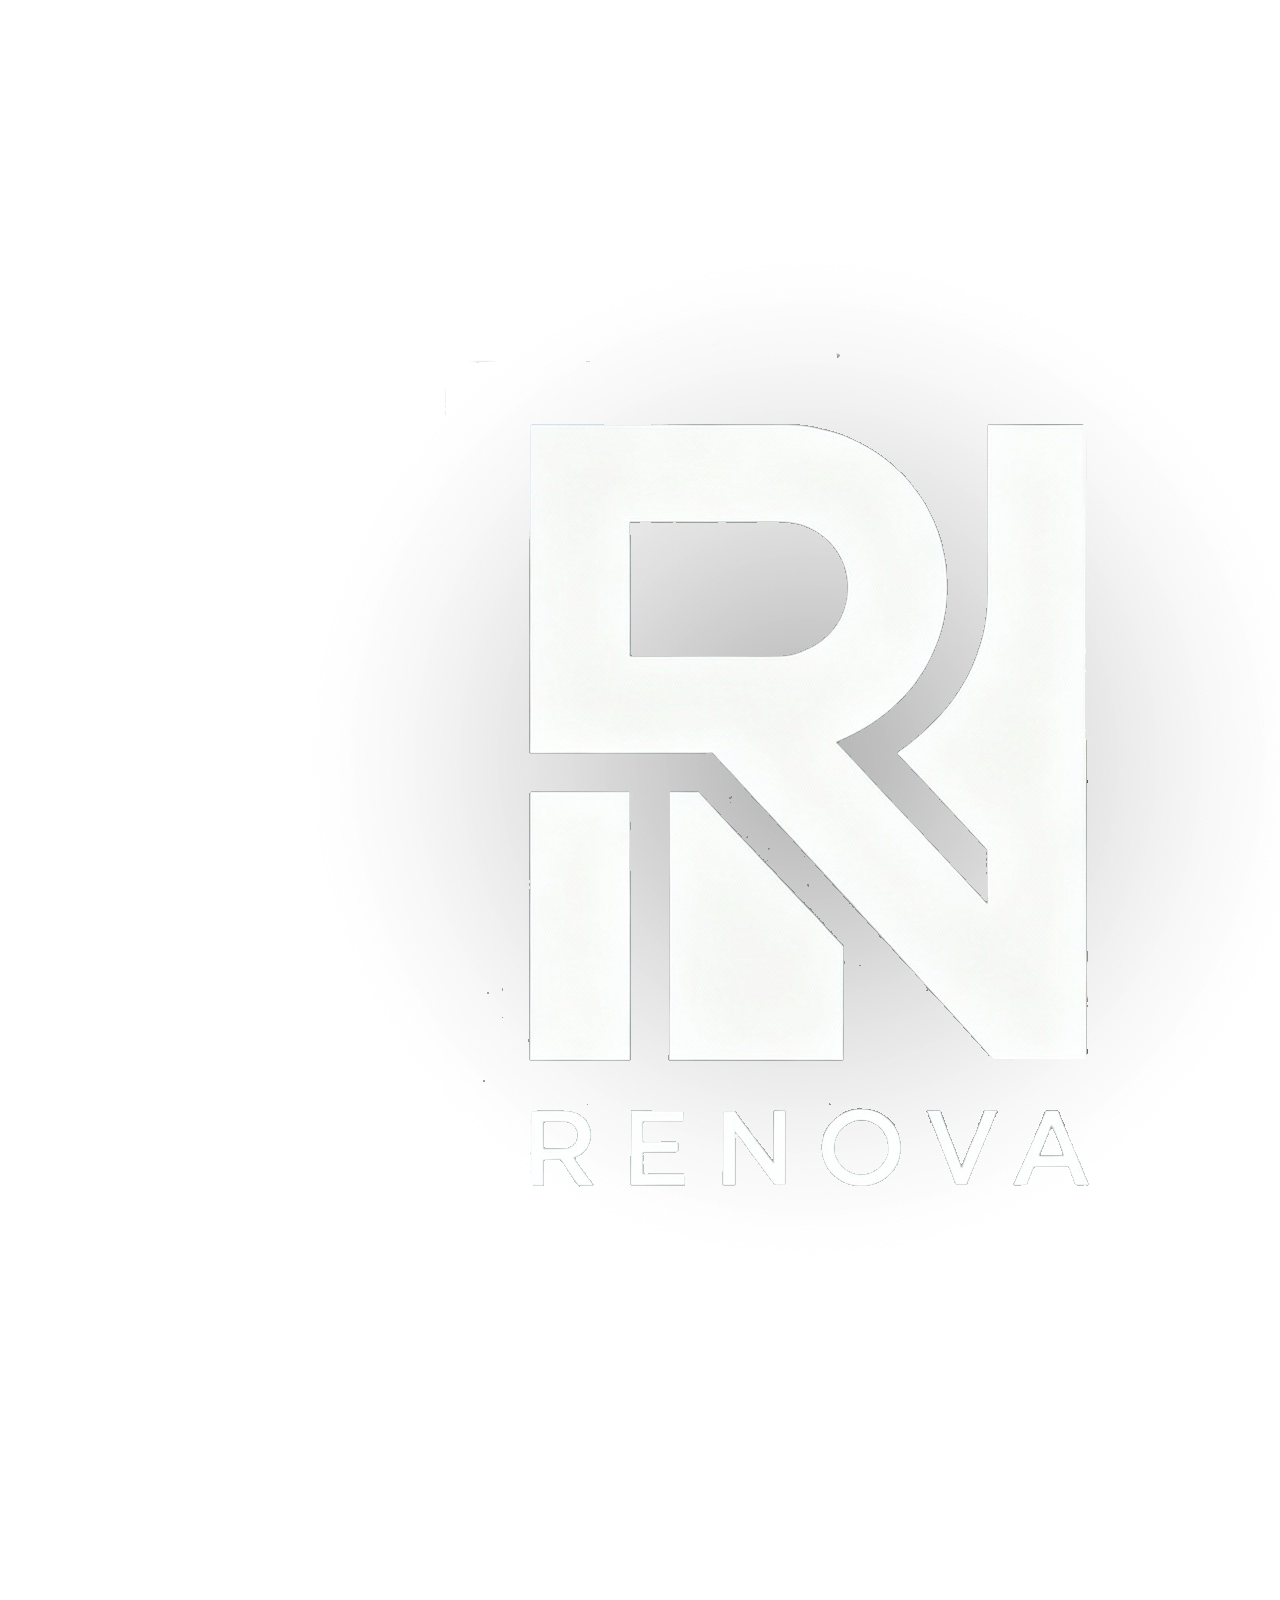
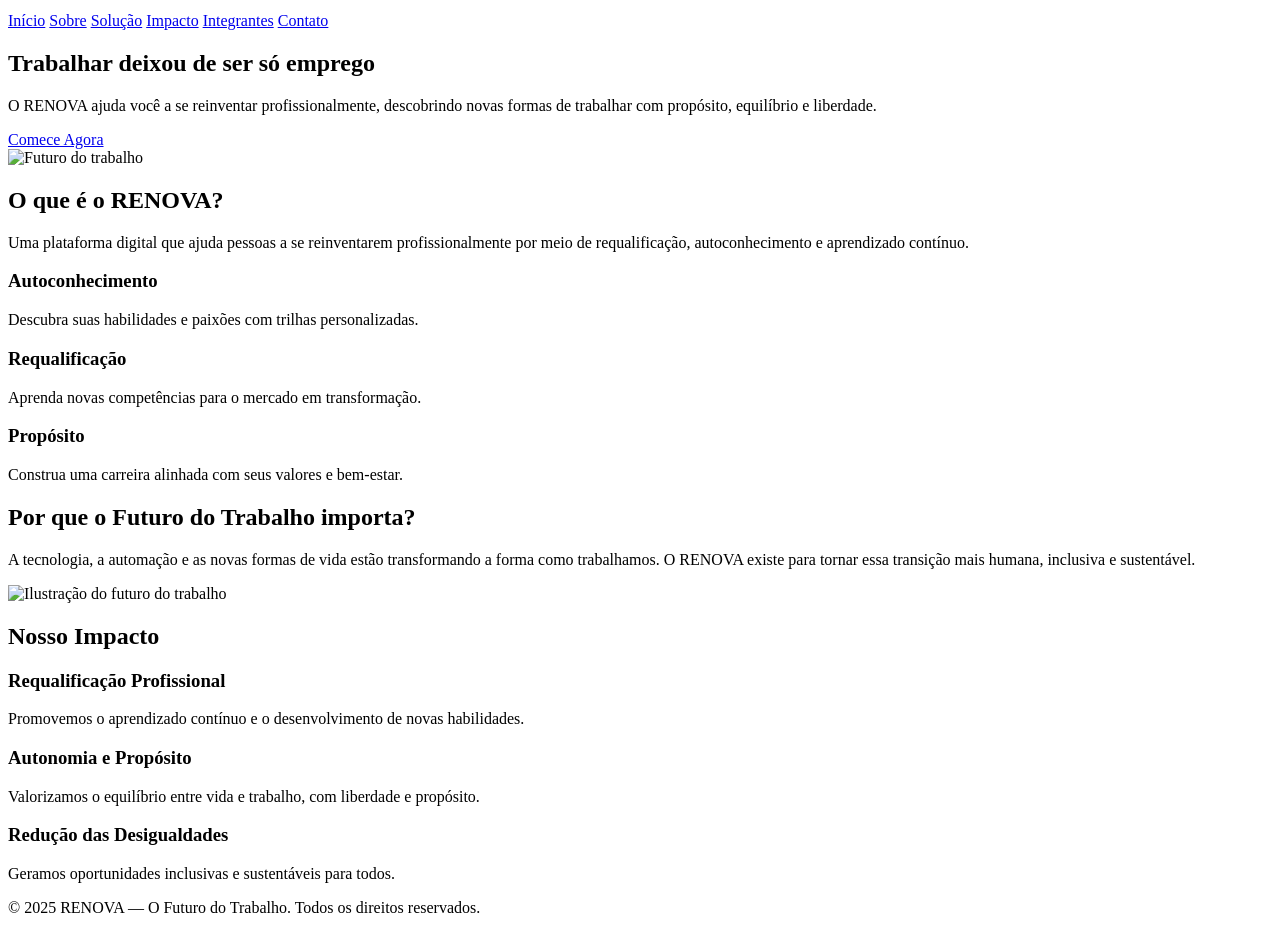
==== index.html @ 0a6a65f5 "Fotos dos integrantes adicionadas e ajustes gerais nas páginas "index" e "integrantes"." ====
<!DOCTYPE html>
<html lang="pt-br">

<head>
    <meta charset="UTF-8">
    <meta name="viewport" content="width=device-width, initial-scale=1.0">
    <title>RENOVA — O Futuro do Trabalho</title>
    <link rel="stylesheet" href="./style/estilo.css">
</head>

<body>
    <header class="cabecalho">
        <div class="logo">
            <img src="./style/assets/img/logo.png" alt="logo RENOVA">
        </div>

        <nav class="menu">
            <a href="index.html">Início</a>
            <a href="./pages/sobre.html">Sobre</a>
            <a href="./pages/solucao.html">Solução</a>
            <a href="./pages/impacto.html">Impacto</a>
            <a href="./pages/integrantes.html">Integrantes</a>
            <a href="./pages/contato.html">Contato</a>
        </nav>
    </header>
    <section class="hero">
        <div class="hero-conteudo">
            <h2>Trabalhar deixou de ser só emprego</h2>
            <p>O RENOVA ajuda você a se reinventar profissionalmente, descobrindo novas formas de trabalhar com
                propósito, equilíbrio e liberdade.</p>
            <a href="./pages/solucao.html" class="botao">Comece Agora</a>
        </div>
        <div class="hero-imagem">
            <img src="./estilo/img/futuro-trabalho.png" alt="Futuro do trabalho">
        </div>
    </section>
    <section class="sobre-renova">
        <h2>O que é o RENOVA?</h2>
        <p>Uma plataforma digital que ajuda pessoas a se reinventarem profissionalmente por meio de requalificação,
            autoconhecimento e aprendizado contínuo.</p>

        <div class="cards">
            <div class="card">
                <h3>Autoconhecimento</h3>
                <p>Descubra suas habilidades e paixões com trilhas personalizadas.</p>
            </div>
            <div class="card">
                <h3>Requalificação</h3>
                <p>Aprenda novas competências para o mercado em transformação.</p>
            </div>
            <div class="card">
                <h3>Propósito</h3>
                <p>Construa uma carreira alinhada com seus valores e bem-estar.</p>
            </div>
        </div>
    </section>
    <section class="futuro-trabalho">
        <h2>Por que o Futuro do Trabalho importa?</h2>
        <p>A tecnologia, a automação e as novas formas de vida estão transformando a forma como trabalhamos. O RENOVA
            existe para tornar essa transição mais humana, inclusiva e sustentável.</p>
        <img src="./estilo/img/futuro.png" alt="Ilustração do futuro do trabalho">
    </section>
    <section class="impacto">
        <h2>Nosso Impacto</h2>
        <div class="impacto-lista">
            <div class="impacto-item">
                <h3>Requalificação Profissional</h3>
                <p>Promovemos o aprendizado contínuo e o desenvolvimento de novas habilidades.</p>
            </div>
            <div class="impacto-item">
                <h3>Autonomia e Propósito</h3>
                <p>Valorizamos o equilíbrio entre vida e trabalho, com liberdade e propósito.</p>
            </div>
            <div class="impacto-item">
                <h3>Redução das Desigualdades</h3>
                <p>Geramos oportunidades inclusivas e sustentáveis para todos.</p>
            </div>
        </div>
    </section>
    <footer class="rodape">
        <p>&copy; 2025 RENOVA — O Futuro do Trabalho. Todos os direitos reservados.</p>
    </footer>

</body>

</html>
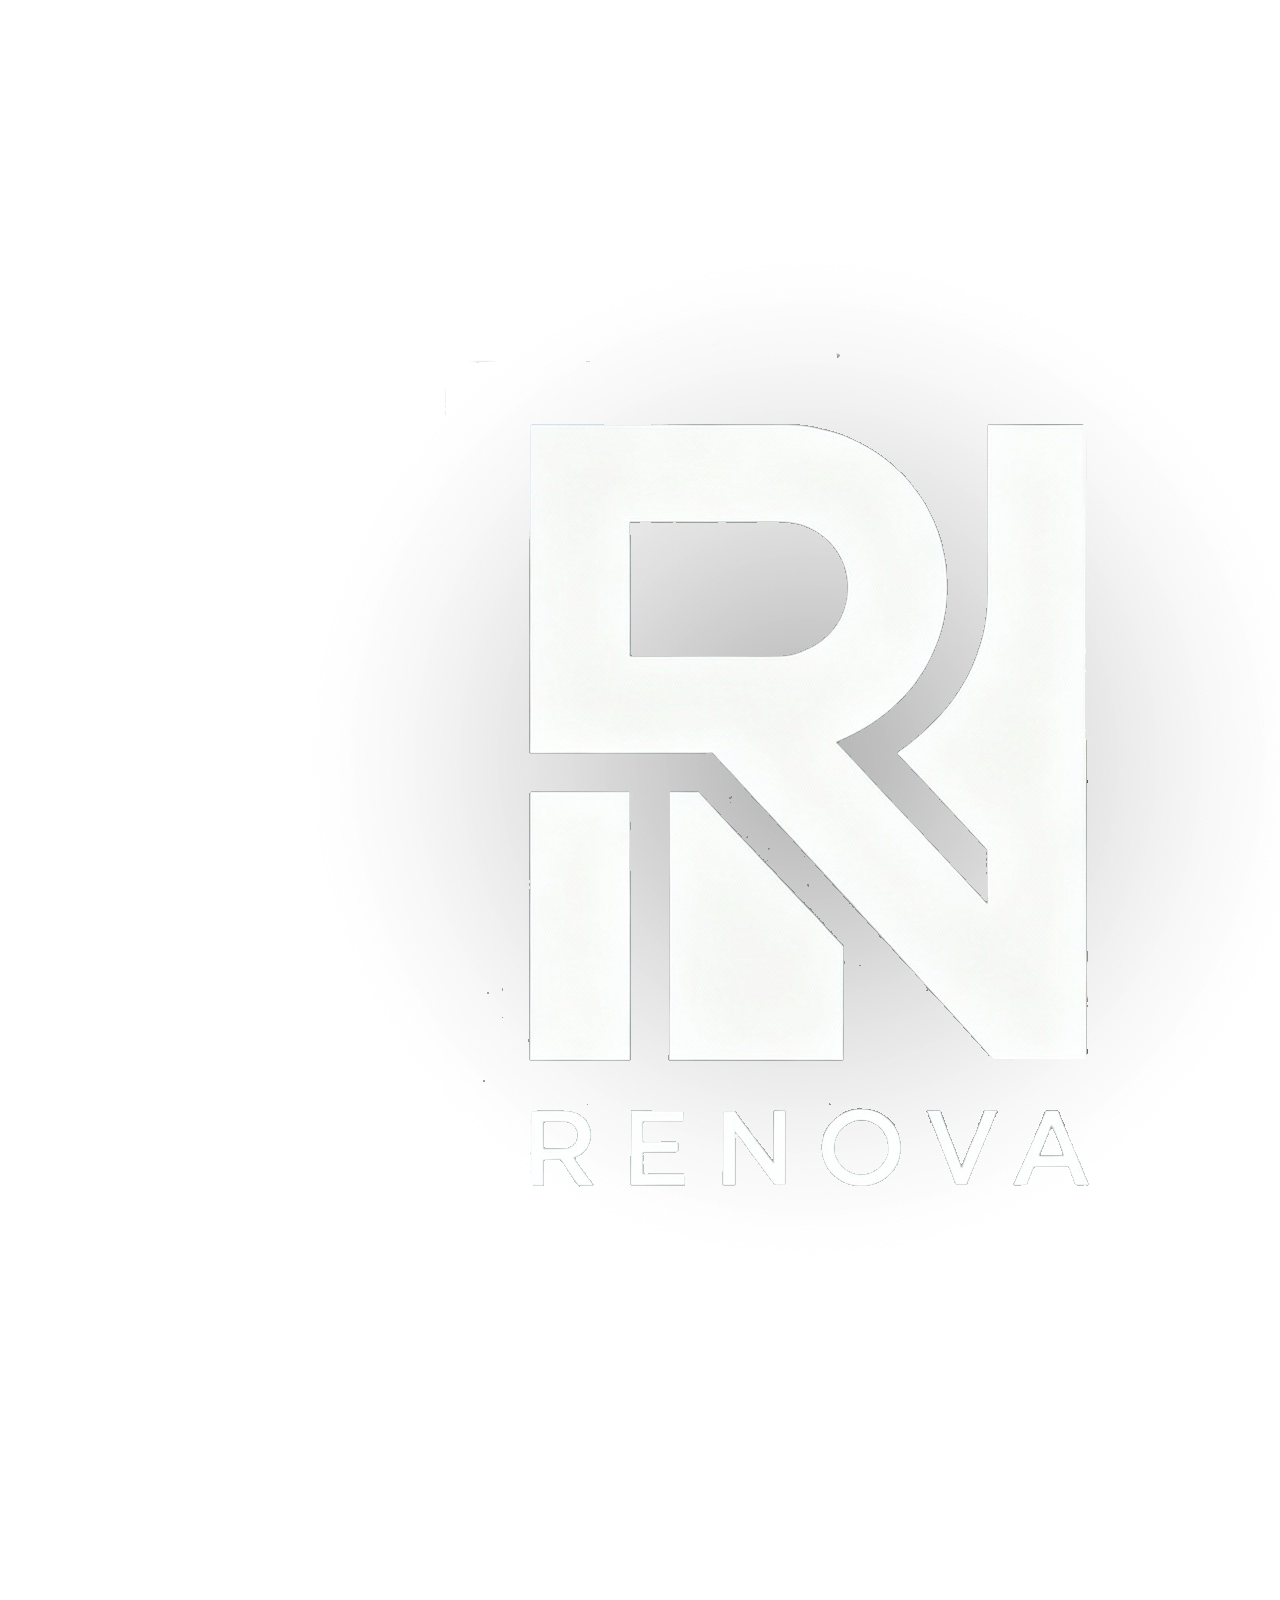
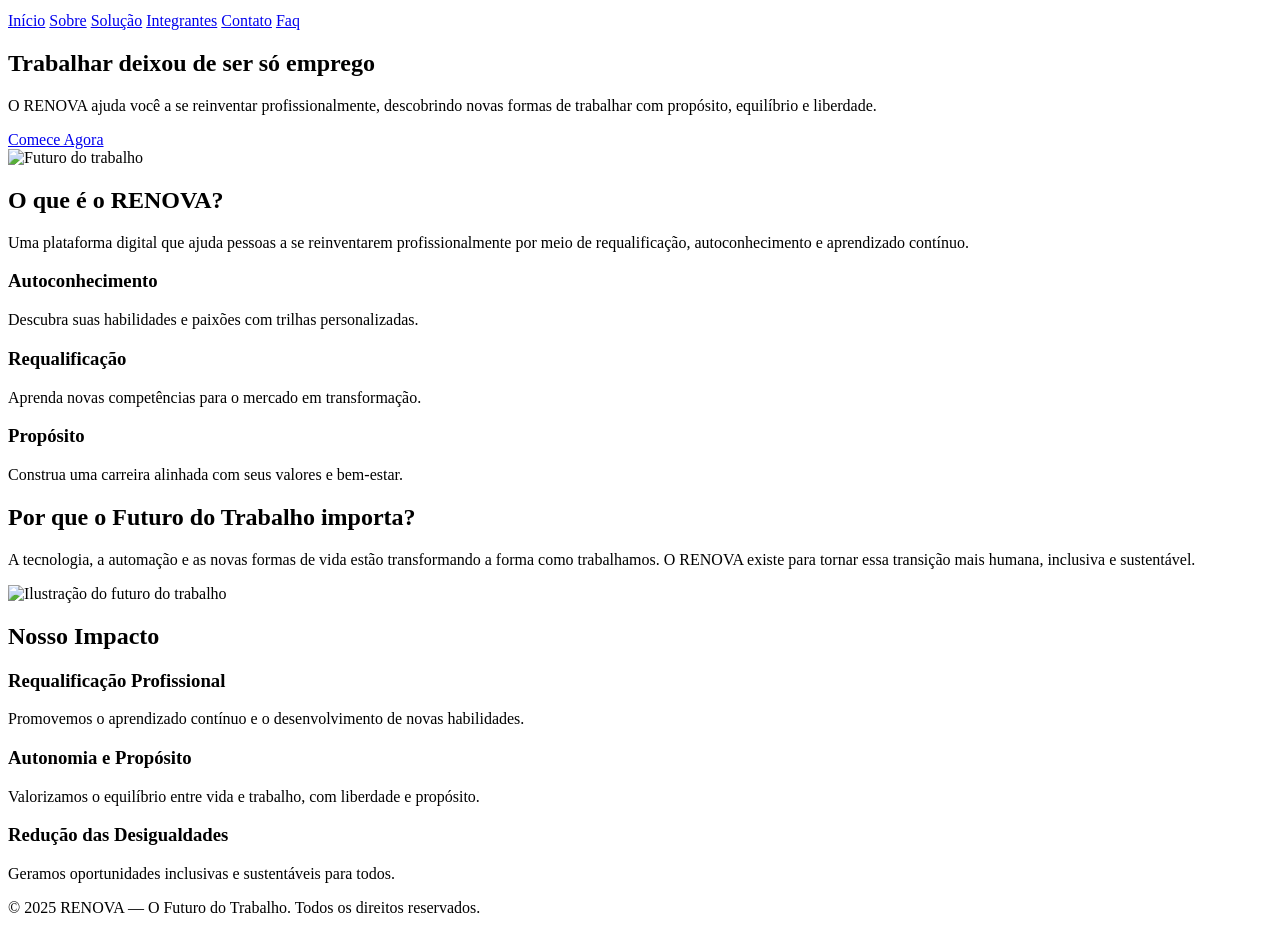
==== commit 28eaaa9d: "Atualização no menu de navegação" ====
--- a/index.html
+++ b/index.html
@@ -18,9 +18,9 @@
             <a href="index.html">Início</a>
             <a href="./pages/sobre.html">Sobre</a>
             <a href="./pages/solucao.html">Solução</a>
-            <a href="./pages/impacto.html">Impacto</a>
             <a href="./pages/integrantes.html">Integrantes</a>
             <a href="./pages/contato.html">Contato</a>
+            <a href="./pages/faq.html">Faq</a>
         </nav>
     </header>
     <section class="hero">
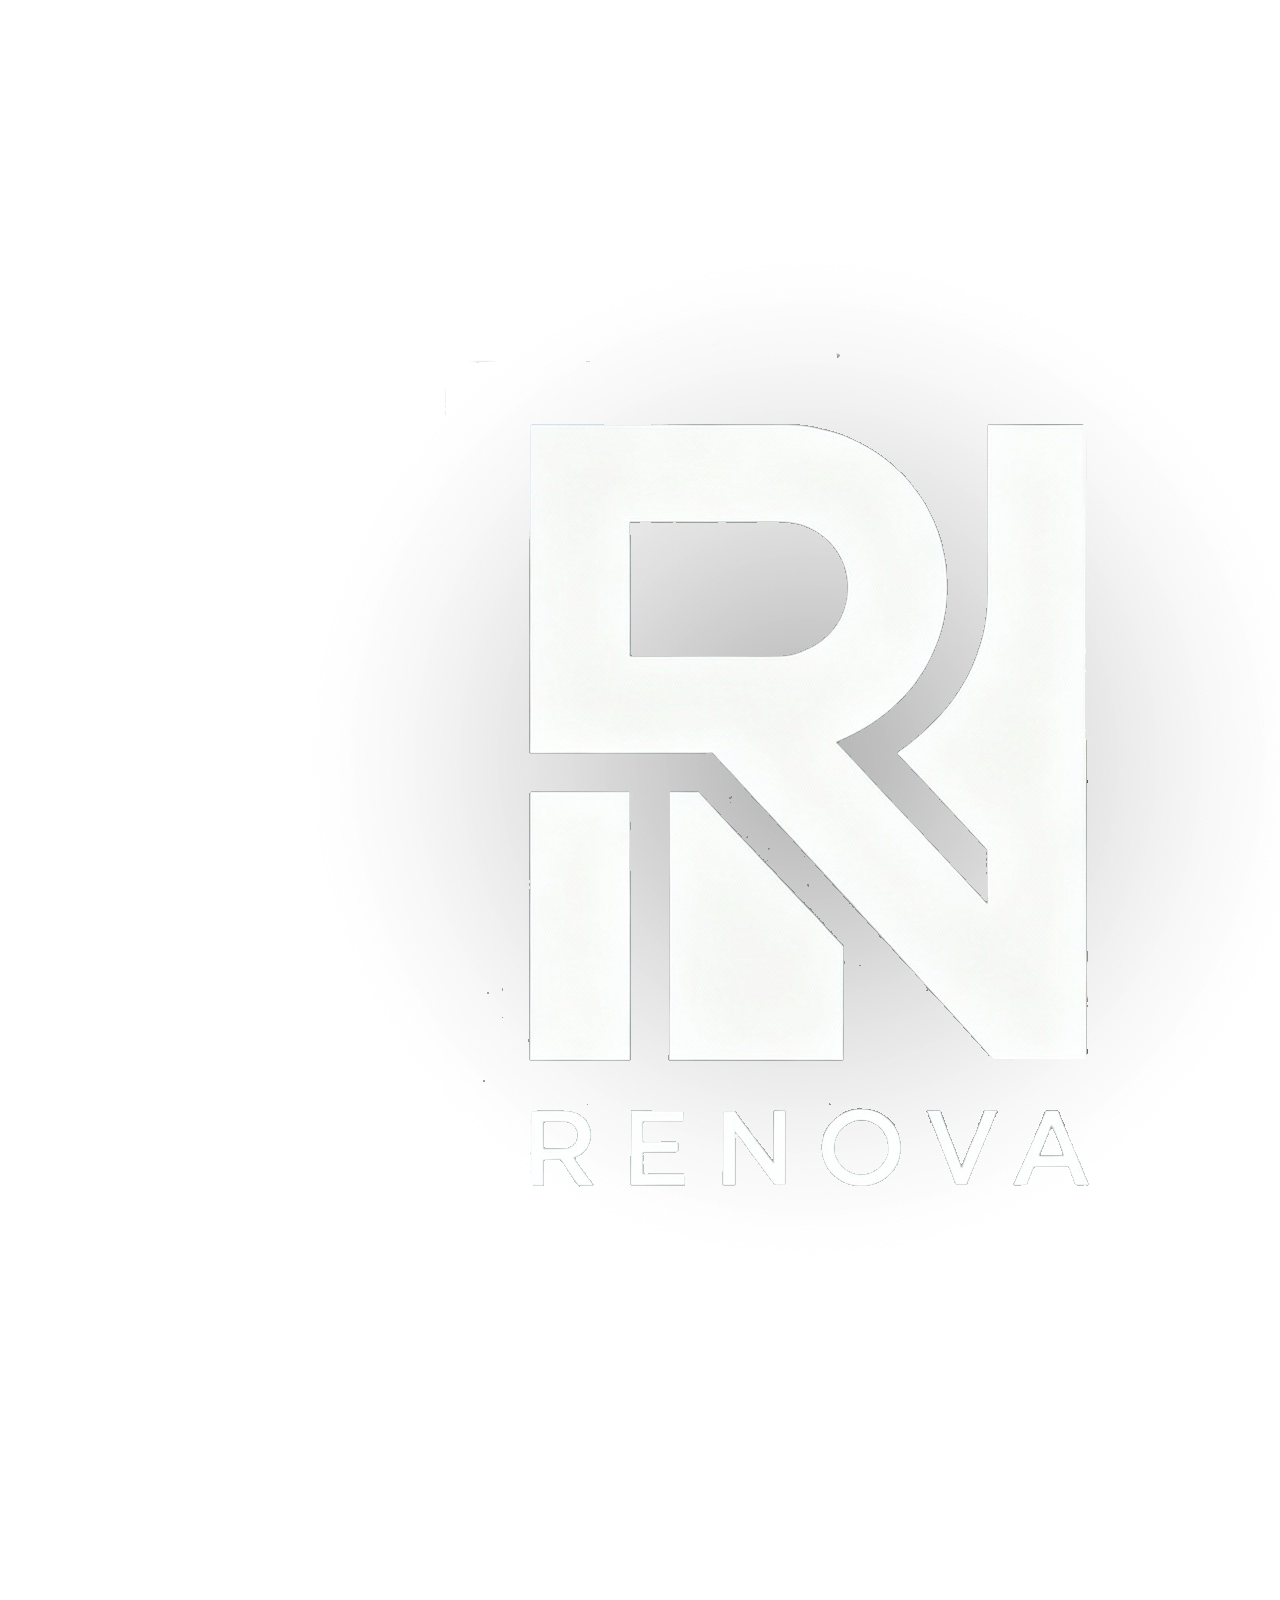
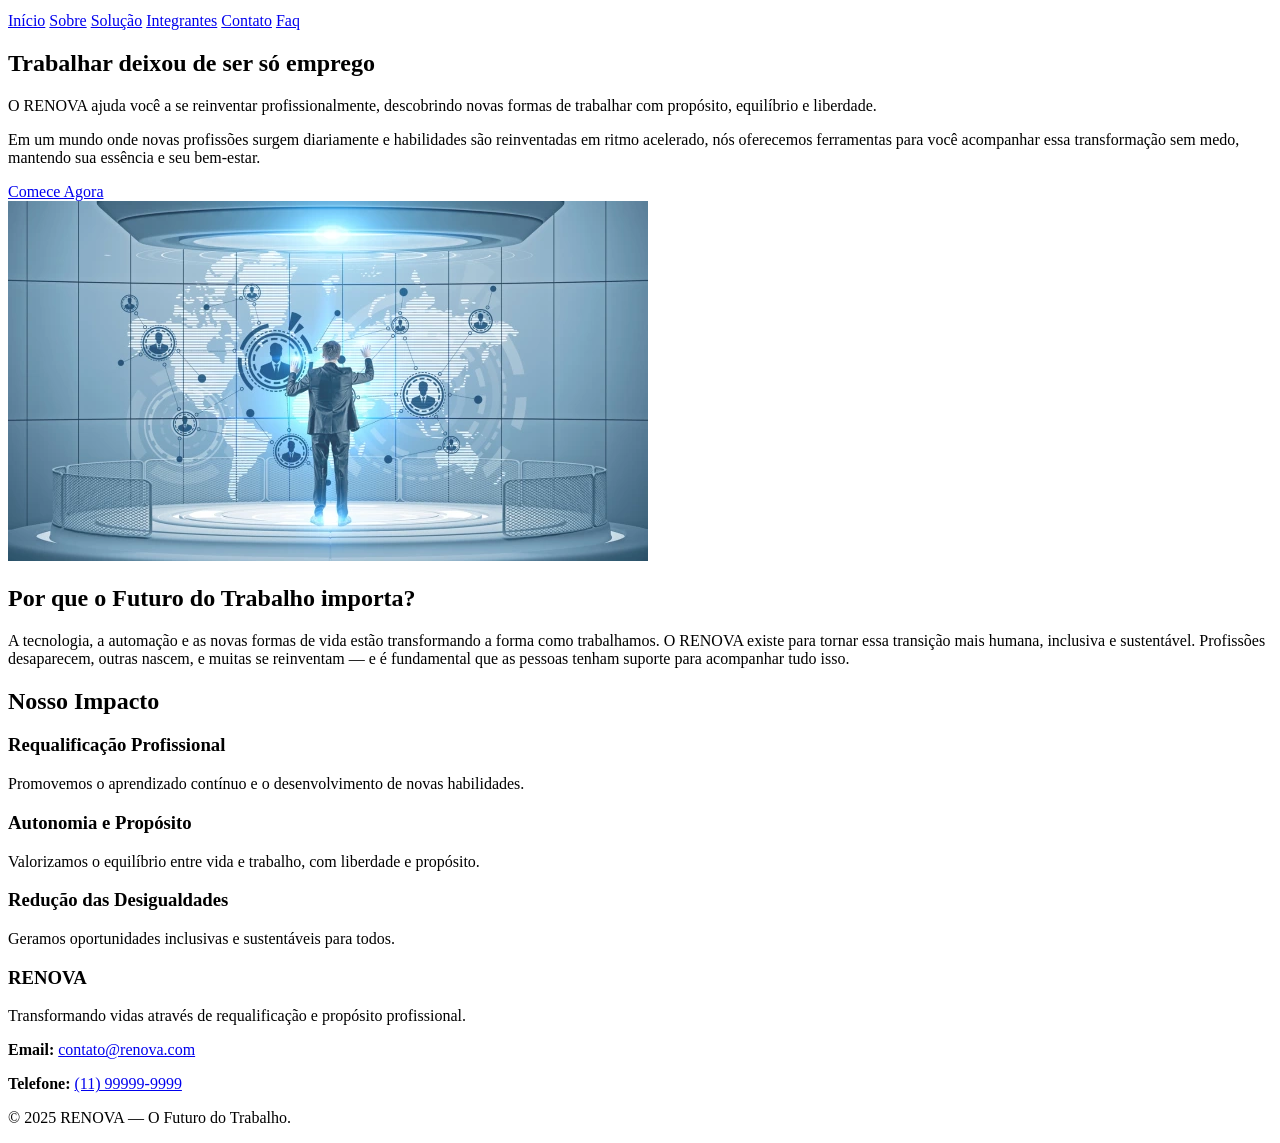
==== commit 720d3d4c: "Atualização da estrutura e conteúdo; adição de imagem na index e informações de contato no rodapé." ====
--- a/index.html
+++ b/index.html
@@ -28,37 +28,22 @@
             <h2>Trabalhar deixou de ser só emprego</h2>
             <p>O RENOVA ajuda você a se reinventar profissionalmente, descobrindo novas formas de trabalhar com
                 propósito, equilíbrio e liberdade.</p>
+            <p>Em um mundo onde novas profissões surgem diariamente e habilidades são reinventadas em ritmo acelerado,
+                nós oferecemos ferramentas para você acompanhar essa transformação sem medo, mantendo sua essência e seu
+                bem-estar.</p>
             <a href="./pages/solucao.html" class="botao">Comece Agora</a>
         </div>
         <div class="hero-imagem">
-            <img src="./estilo/img/futuro-trabalho.png" alt="Futuro do trabalho">
-        </div>
-    </section>
-    <section class="sobre-renova">
-        <h2>O que é o RENOVA?</h2>
-        <p>Uma plataforma digital que ajuda pessoas a se reinventarem profissionalmente por meio de requalificação,
-            autoconhecimento e aprendizado contínuo.</p>
-
-        <div class="cards">
-            <div class="card">
-                <h3>Autoconhecimento</h3>
-                <p>Descubra suas habilidades e paixões com trilhas personalizadas.</p>
-            </div>
-            <div class="card">
-                <h3>Requalificação</h3>
-                <p>Aprenda novas competências para o mercado em transformação.</p>
-            </div>
-            <div class="card">
-                <h3>Propósito</h3>
-                <p>Construa uma carreira alinhada com seus valores e bem-estar.</p>
-            </div>
+            <img src="style/assets/img/imagem-index.png" alt="Futuro do trabalho">
         </div>
     </section>
     <section class="futuro-trabalho">
         <h2>Por que o Futuro do Trabalho importa?</h2>
-        <p>A tecnologia, a automação e as novas formas de vida estão transformando a forma como trabalhamos. O RENOVA
-            existe para tornar essa transição mais humana, inclusiva e sustentável.</p>
-        <img src="./estilo/img/futuro.png" alt="Ilustração do futuro do trabalho">
+        <p>
+            A tecnologia, a automação e as novas formas de vida estão transformando a forma como trabalhamos. O RENOVA
+            existe para tornar essa transição mais humana, inclusiva e sustentável. Profissões desaparecem, outras
+            nascem, e muitas se reinventam — e é fundamental que as pessoas tenham suporte para acompanhar tudo isso.
+        </p>
     </section>
     <section class="impacto">
         <h2>Nosso Impacto</h2>
@@ -78,7 +63,17 @@
         </div>
     </section>
     <footer class="rodape">
-        <p>&copy; 2025 RENOVA — O Futuro do Trabalho. Todos os direitos reservados.</p>
+        <div class="rodape-conteudo">
+            <div class="rodape-info">
+                <h3>RENOVA</h3>
+                <p>Transformando vidas através de requalificação e propósito profissional.</p>
+            </div>
+            <div class="rodape-contato">
+                <p><strong>Email:</strong> <a href="mailto:contato@renova.com">contato@renova.com</a></p>
+                <p><strong>Telefone:</strong> <a href="tel:+5511999999999">(11) 99999-9999</a></p>
+            </div>
+        </div>
+        <p class="rodape-copyright">&copy; 2025 RENOVA — O Futuro do Trabalho.</p>
     </footer>
 
 </body>
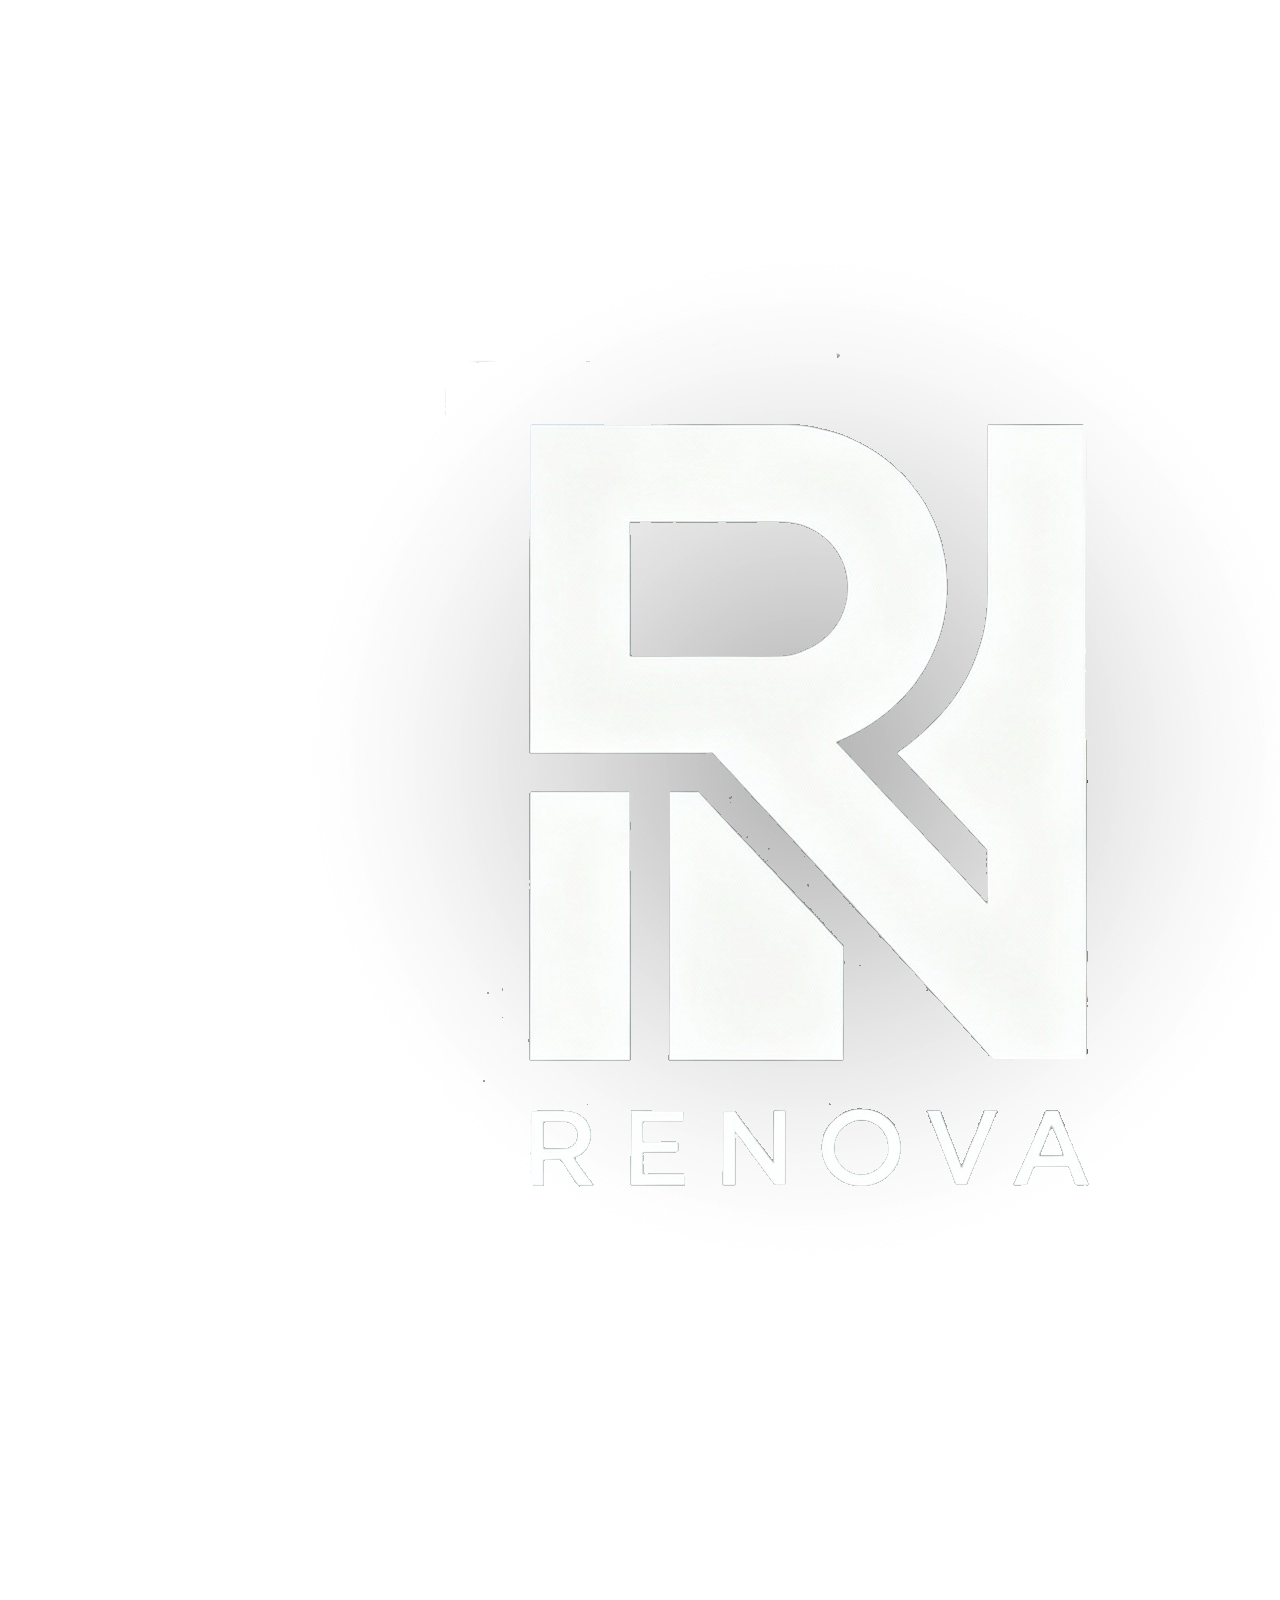
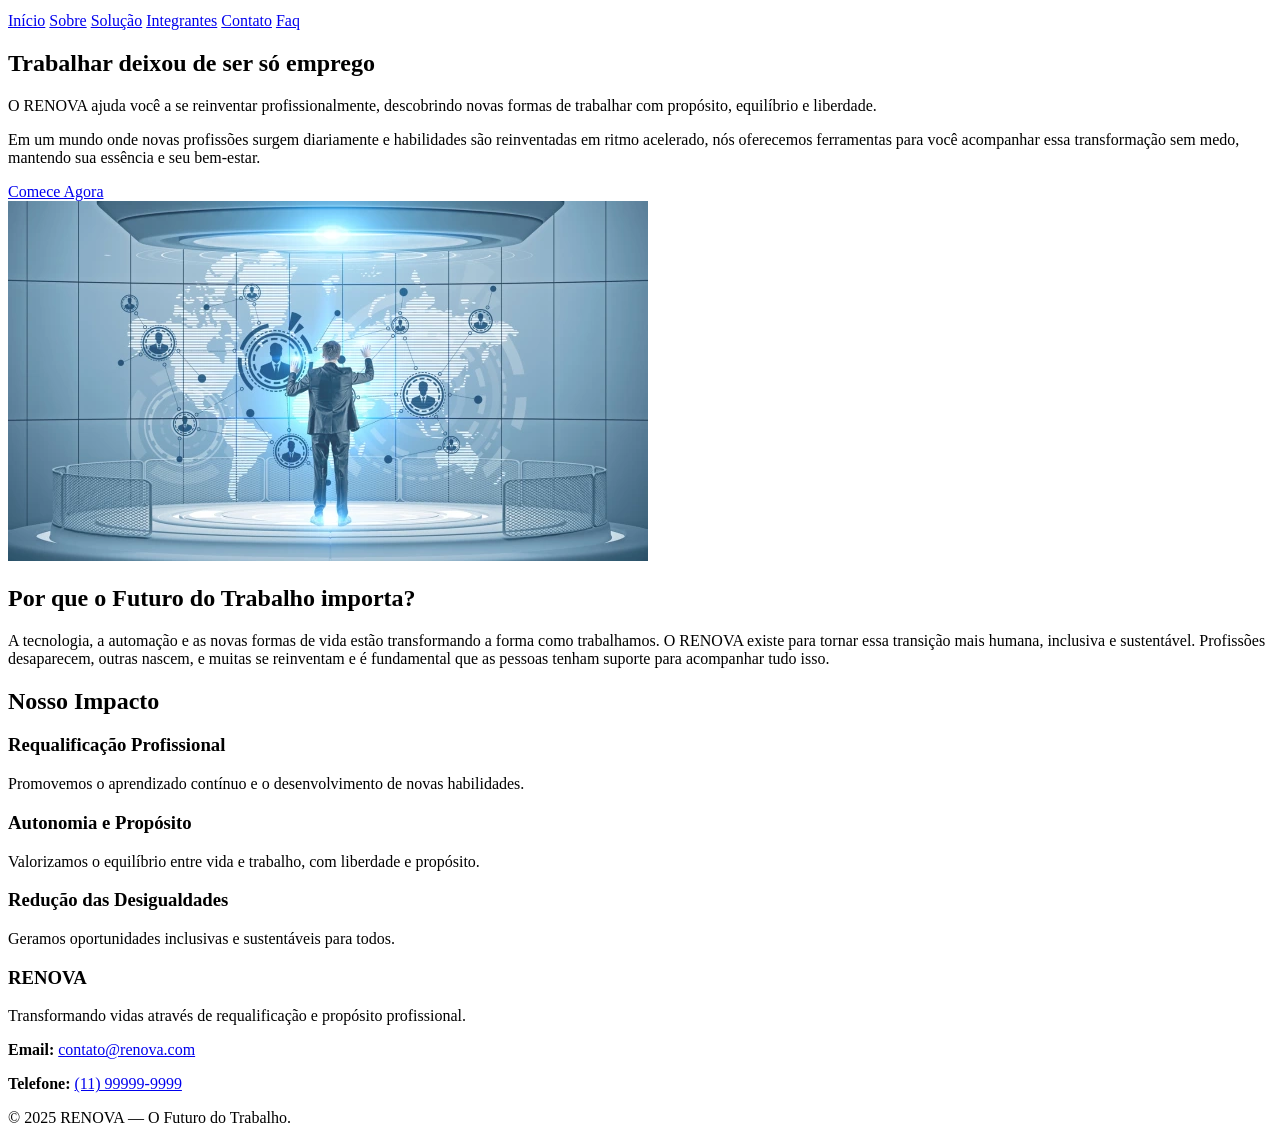
==== commit 66cfb677: "Aprimoramento do conteúdo nas páginas "Index", "Contato" e "Sobre"; ajustes na estrutura e navegação" ====
--- a/index.html
+++ b/index.html
@@ -42,7 +42,7 @@
         <p>
             A tecnologia, a automação e as novas formas de vida estão transformando a forma como trabalhamos. O RENOVA
             existe para tornar essa transição mais humana, inclusiva e sustentável. Profissões desaparecem, outras
-            nascem, e muitas se reinventam — e é fundamental que as pessoas tenham suporte para acompanhar tudo isso.
+            nascem, e muitas se reinventam e é fundamental que as pessoas tenham suporte para acompanhar tudo isso.
         </p>
     </section>
     <section class="impacto">
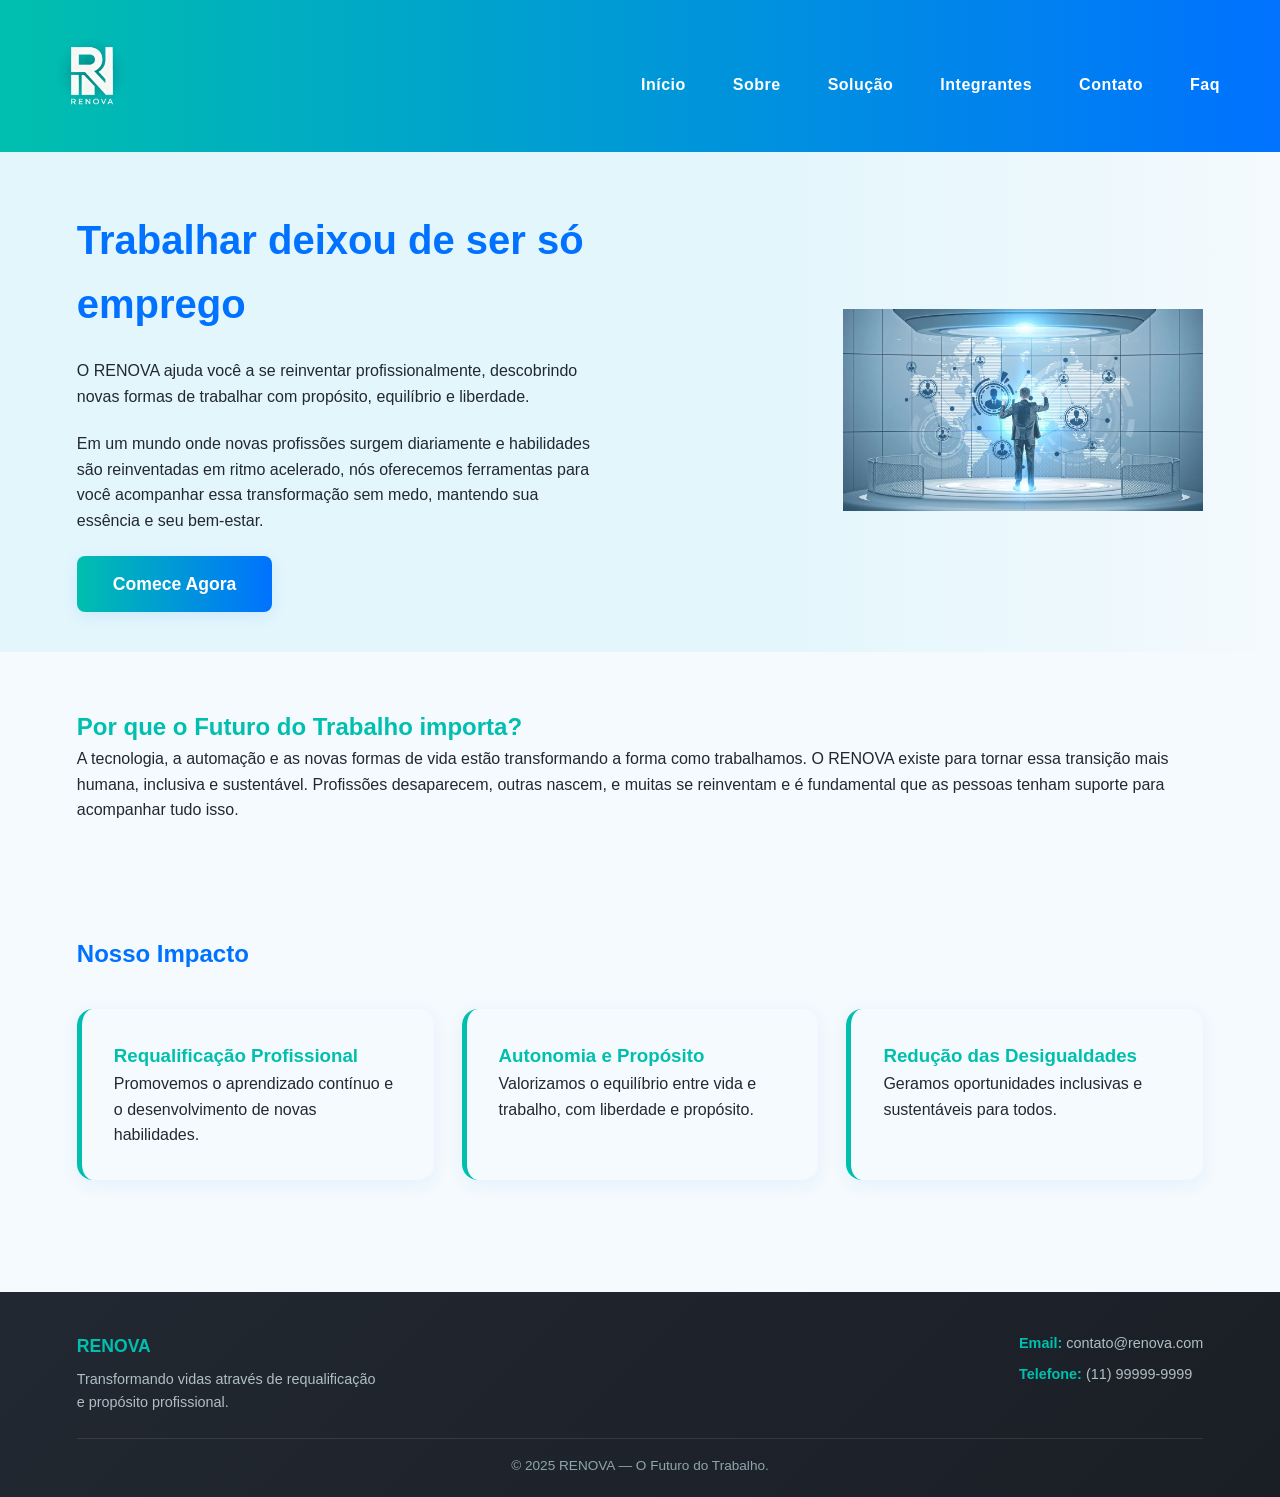
==== commit 5bc4bcbc: "Implementado menu responsivo com botão de alternância e melhorias de acessibilidade, junto com javas" ====
--- a/index.html
+++ b/index.html
@@ -14,7 +14,11 @@
             <img src="./style/assets/img/logo.png" alt="logo RENOVA">
         </div>
 
-        <nav class="menu">
+        <button class="menu-toggle" aria-controls="main-menu" aria-expanded="false" aria-label="Abrir menu">
+            <span class="hamburger"></span>
+        </button>
+
+        <nav id="main-menu" class="menu">
             <a href="index.html">Início</a>
             <a href="./pages/sobre.html">Sobre</a>
             <a href="./pages/solucao.html">Solução</a>
@@ -69,7 +73,7 @@
                 <p>Transformando vidas através de requalificação e propósito profissional.</p>
             </div>
             <div class="rodape-contato">
-                <p><strong>Email:</strong> <a href="mailto:contato@renova.com">contato@renova.com</a></p>
+                <p><strong>Email:</strong> <a href="contato@renova.com">contato@renova.com</a></p>
                 <p><strong>Telefone:</strong> <a href="tel:+5511999999999">(11) 99999-9999</a></p>
             </div>
         </div>
@@ -77,5 +81,6 @@
     </footer>
 
 </body>
-
+</body>
+<script src="./js/main.js" defer></script>
 </html>
--- a/style/estilo.css
+++ b/style/estilo.css
@@ -0,0 +1,651 @@
+* {
+  margin: 0;
+  padding: 0;
+  box-sizing: border-box;
+}
+ 
+body {
+  font-family: 'Montserrat', Arial, sans-serif;
+  background: #f4fafd;
+  color: #222831;
+  line-height: 1.6;
+}
+
+img {
+  max-width: 100%;
+  height: auto;
+  display: block;
+}
+:root{
+  --back-ground: #f4fafd;
+  --cor-primaria: #0072ff;
+  --cor-secundaria: #00bfae;
+  --texto: #222831;
+  --gap: 24px;
+  --container-width: 1200px;
+}
+.container{
+  max-width: var(--container-width);
+  margin: 0 auto;
+  padding: 0 6%;
+}
+ 
+.row{
+  display: flex;
+  gap: var(--gap);
+  align-items: center;
+  flex-wrap: wrap;
+}
+ 
+.cabecalho {
+  background: linear-gradient(90deg, var(--cor-secundaria) 0%, var(--cor-primaria) 100%);
+  padding: 16px 32px;
+  box-shadow: 0 2px 12px rgba(0,114,255,0.08);
+  display: flex;
+  justify-content: space-between;
+  align-items: center;
+  flex-wrap: wrap;
+}
+ 
+.cabecalho img {
+  width: 120px;
+  height: auto;
+  object-fit: contain;
+  transition: transform .18s ease-in-out;
+  transform-origin: left center;
+  transform: none;
+}
+ 
+.menu {
+  margin-top: 20px;
+  display: flex;
+  gap: 19px;
+  flex-wrap: wrap;
+}
+ 
+.menu a {
+  color: #fff;
+  text-decoration: none;
+  margin-right: 28px;
+  font-weight: bold;
+  letter-spacing: .5px;
+  transition: color .2s, border-bottom .2s;
+  border-bottom: 2px solid transparent;
+}
+ 
+.menu a:hover {
+  color: var(--cor-secundaria);
+  border-bottom: 2px solid var(--cor-secundaria);
+}
+ 
+.hero {
+  display: flex;
+  align-items: center;
+  justify-content: space-between;
+  padding: 56px 6% 40px 6%;
+  background: linear-gradient(90deg, #e3f6fc 60%, var(--back-ground));
+}
+ 
+.hero-conteudo {
+  max-width: 520px;
+}
+ 
+.hero-conteudo h2 {
+  font-size: 2.5rem;
+  color: var(--cor-primaria);
+}
+ 
+.hero-conteudo p {
+  margin: 22px 0;
+}
+ 
+.hero-imagem img {
+  max-width: 360px;
+}
+ 
+.botao, .botao-submit {
+  display: inline-block;
+  background: linear-gradient(90deg, var(--cor-secundaria), var(--cor-primaria));
+  color: #fff;
+  padding: 14px 36px;
+  border-radius: 8px;
+  text-decoration: none;
+  font-weight: bold;
+  font-size: 1.1rem;
+  box-shadow: 0px 4px 16px rgba(0,114,255,0.10);
+  transition: background .2s, transform .2s, box-shadow .2s;
+  border: none;
+  cursor: pointer;
+}
+
+.botao:hover, .botao-submit:hover {
+  background: linear-gradient(90deg,var(--cor-primaria), var(--cor-secundaria));
+  transform: translateY(-3px) scale(1.04);
+}
+ 
+.botao-submit {
+  width: 100%;
+  padding: 14px 28px;
+  font-size: 1rem;
+}
+ 
+.botao-submit:active {
+  transform: translateY(0);
+}
+ 
+.sobre-renova {
+  padding: 56px 6%;
+}
+ 
+.sobre-renova h2 {
+  color: var(--cor-secundaria);
+}
+ 
+.cards {
+  display: flex;
+  gap: 28px;
+  margin-top: 36px;
+}
+ 
+.card {
+  background: var(--back-ground);
+  border-radius: 16px;
+  box-shadow: 0px 4px 18px rgba(0,114,255,0.07);
+  padding: 32px;
+  flex: 1;
+}
+ 
+.card h3 {
+  color: var(--cor-primaria);
+}
+ 
+.futuro-trabalho {
+  background: var(--back-ground);
+  padding: 56px 6%;
+}
+ 
+.futuro-trabalho h2 {
+  color: var(--cor-secundaria);
+}
+
+.integrantes-section {
+  padding: 48px 6%;
+  text-align: center;
+}
+ 
+.integrantes-section h2 {
+  color: var(--cor-primaria);
+  margin-bottom: 18px;
+}
+ 
+.integrantes-container {
+  display: flex;
+  gap: 22px;
+  justify-content: center;
+  flex-wrap: wrap;
+  align-items: stretch;
+}
+ 
+.integrante-card {
+  background: var(--back-ground);
+  border-radius: 12px;
+  padding: 18px 14px;
+  width: 300px;
+  box-shadow: 0 6px 18px rgba(0,114,255,0.06);
+  text-align: center;
+  transition: transform .18s ease, box-shadow .18s ease;
+  display: flex;
+  flex-direction: column;
+  align-items: center;
+}
+ 
+.integrante-card:hover {
+  transform: translateY(-6px);
+  box-shadow: 0 12px 30px rgba(0,114,255,0.12);
+}
+ 
+.integrante-card img {
+  width: 220px;
+  height: 220px;
+  border-radius: 8px;
+  object-fit: cover;
+  box-shadow: 0 6px 14px rgba(0,0,0,0.08);
+  transition: transform .18s ease, box-shadow .18s ease;
+}
+ 
+.integrante-card img:hover {
+  transform: scale(1.06);
+  box-shadow: 0 12px 24px rgba(0,114,255,0.12);
+}
+ 
+.integrante-card h3 {
+  margin-top: 12px;
+  font-size: 1rem;
+  color: #222831;
+}
+
+.social-section {
+  padding: 56px 6%;
+  background: #fff;
+}
+ 
+.social-links {
+  max-width: 1200px;
+  margin: 0 auto;
+  display: grid;
+  grid-template-columns: 1fr 1fr;
+  gap: 40px;
+}
+ 
+.social-links h3 {
+  color: var(--cor-primaria);
+  margin-bottom: 16px;
+  font-size: 1.1rem;
+}
+ 
+.social-links a {
+  display: block;
+  color: var(--cor-primaria);
+  text-decoration: none;
+  padding: 8px 0;
+  transition: color .2s ease, padding-left .2s ease;
+  border-left: 3px solid transparent;
+  padding-left: 12px;
+}
+ 
+.social-links a:hover {
+  color: var(--cor-secundaria);
+  border-left-color: var(--cor-secundaria);
+  padding-left: 16px;
+}
+
+.impacto {
+  padding: 56px 6%;
+}
+ 
+.impacto h2 {
+  color: var(--cor-primaria);
+}
+ 
+.impacto-lista {
+  display: flex;
+  gap: 28px;
+  margin-top: 36px;
+  flex-wrap: wrap;
+}
+ 
+.impacto-item {
+  background: var(--back-ground);
+  border-radius: 16px;
+  box-shadow: 0px 4px 18px rgba(0,114,255,0.07);
+  padding: 32px;
+  flex: 1;
+  min-width: 220px;
+  border-left: 5px solid var(--cor-secundaria);
+}
+ 
+.impacto-item h3 {
+  color: var(--cor-secundaria);
+}
+
+.faq {
+  padding: 56px 6%;
+  background: linear-gradient(180deg, rgba(227,246,252,0.4) 0%, rgba(244,250,253,0.4) 100%);
+}
+ 
+.faq h2 {
+  color: var(--cor-primaria);
+  text-align: center;
+  margin-bottom: 20px;
+  font-size: 1.9rem;
+}
+ 
+.faq .faq-item {
+  background: var(--back-ground);
+  border-radius: 12px;
+  padding: 20px 22px;
+  box-shadow: 0 8px 20px rgba(0,114,255,0.06);
+  margin: 12px auto;
+  max-width: 900px;
+}
+ 
+.faq .faq-item h3 {
+  color: var(--cor-secundaria);
+  margin-bottom: 8px;
+  font-size: 1.05rem;
+}
+ 
+.faq .faq-item p {
+  color: #222831;
+  line-height: 1.55;
+  margin: 0;
+}
+ 
+.secao-contato {
+  padding: 56px 6%;
+  background: linear-gradient(135deg, #f4fafd 0%, #e3f6fc 100%);
+}
+ 
+.container-contato {
+  max-width: 1000px;
+  margin: 0 auto;
+  display: grid;
+  grid-template-columns: 2fr 1fr;
+  gap: 36px;
+  align-items: start;
+}
+
+.formulario-contato {
+  background: var(--back-ground);
+  padding: 32px;
+  border-radius: 16px;
+  box-shadow: 0 6px 24px rgba(0,114,255,0.08);
+}
+ 
+.grupo-formulario {
+  margin-bottom: 18px;
+  display: flex;
+  flex-direction: column;
+}
+ 
+.grupo-formulario label {
+  font-weight: 600;
+  color: #222831;
+  margin-bottom: 8px;
+  font-size: 0.95rem;
+}
+ 
+.grupo-formulario input,
+.grupo-formulario select,
+.grupo-formulario textarea {
+  padding: 10px 14px;
+  border: 2px solid #e0f7fa;
+  border-radius: 8px;
+  font-family: 'Montserrat', Arial, sans-serif;
+  font-size: 0.95rem;
+  color: #222831;
+  transition: border-color .14s ease, box-shadow .14s ease;
+}
+ 
+.grupo-formulario input:focus,
+.grupo-formulario select:focus,
+.grupo-formulario textarea:focus {
+  outline: none;
+  border-color: var(--cor-primaria);
+  box-shadow: 0 0 0 4px rgba(0,114,255,0.10);
+}
+ 
+.grupo-formulario select {
+  cursor: pointer;
+  background-color: var(--back-ground);
+}
+ 
+.grupo-formulario textarea {
+  resize: vertical;
+  min-height: 140px;
+  font-family: 'Montserrat', Arial, sans-serif;
+}
+
+.informacoes-contato {
+  background: var(--back-ground);
+  padding: 24px;
+  border-radius: 16px;
+  box-shadow: 0 6px 24px rgba(0,114,255,0.08);
+}
+ 
+.informacoes-contato h3 {
+  color: var(--cor-primaria);
+  margin-bottom: 16px;
+  font-size: 1.2rem;
+}
+ 
+.info-item {
+  margin-bottom: 18px;
+}
+ 
+.info-item strong {
+  color: var(--cor-secundaria);
+  font-weight: 700;
+  display: block;
+  margin-bottom: 4px;
+}
+ 
+.info-item p {
+  color: #222831;
+  margin: 0;
+}
+ 
+.info-item a {
+  color: var(--cor-primaria);
+  text-decoration: none;
+  font-weight: 600;
+  transition: color .14s ease;
+}
+ 
+.info-item a:hover {
+  color: #0056b3;
+  text-decoration: underline;
+}
+
+.rodape {
+  background: linear-gradient(135deg, #222831 0%, #1a1f26 100%);
+  color: #fff;
+  padding: 40px 6% 20px 6%;
+  margin-top: 56px;
+}
+ 
+.rodape-conteudo {
+  max-width: 1200px;
+  margin: 0 auto 24px;
+  display: flex;
+  justify-content: space-between;
+  align-items: flex-start;
+  gap: 40px;
+  flex-wrap: wrap;
+}
+ 
+.rodape-info h3 {
+  font-size: 1.1rem;
+  color: var(--cor-secundaria);
+  margin-bottom: 8px;
+}
+ 
+.rodape-info p {
+  color: #b0bec5;
+  font-size: 0.9rem;
+  line-height: 1.6;
+  max-width: 300px;
+}
+ 
+.rodape-contato {
+  display: flex;
+  flex-direction: column;
+  gap: 8px;
+}
+ 
+.rodape-contato p {
+  margin: 0;
+  color: #b0bec5;
+  font-size: 0.9rem;
+}
+ 
+.rodape-contato strong {
+  color: var(--cor-secundaria);
+}
+ 
+.rodape-contato a {
+  color: #b0bec5;
+  text-decoration: none;
+  transition: color .2s ease;
+}
+ 
+.rodape-contato a:hover {
+  color: var(--cor-secundaria);
+}
+ 
+.rodape-copyright {
+  text-align: center;
+  color: #90a4ae;
+  font-size: 0.85rem;
+  border-top: 1px solid rgba(255, 255, 255, 0.1);
+  padding-top: 16px;
+  margin: 0 auto;
+  max-width: 1200px;
+}
+
+@media (max-width: 950px) {
+  .hero, .cards, .impacto-lista, .container-contato {
+    flex-direction: column;
+    align-items: center;
+  }
+
+  .hero-imagem img {
+    margin-top: 36px;
+  }
+ 
+  .cards, .impacto-lista {
+    gap: 18px;
+  }
+ 
+  .card, .impacto-item {
+    width: 100%;
+  }
+
+  .container-contato {
+    grid-template-columns: 1fr;
+  }
+ 
+  .integrante-card {
+    width: 340px;
+  }
+ 
+  .integrante-card img {
+    width: 160px;
+    height: 160px;
+  }
+ 
+  .rodape-conteudo {
+    flex-direction: column;
+    gap: 24px;
+  }
+}
+ 
+@media (max-width: 600px) {
+  .cabecalho, .sobre-renova, .futuro-trabalho, .impacto, .secao-contato {
+    padding: 32px 4%;
+  }
+ .hero {
+    padding: 32px 4%;
+  }
+ 
+  .menu a {
+    margin-right: 14px;
+  }
+ 
+  .logo h1 {
+    font-size: 1.5rem;
+  }
+  .hero-conteudo h2 {
+    font-size: 1.3rem;
+  }
+ 
+  .cabecalho img {
+    width: 60px;
+    height: 60px;
+    transform: scale(1.2);
+  }
+ 
+  .integrante-card {
+    width: 100%;
+    max-width: 480px;
+  }
+ 
+  .integrante-card img {
+    width: 140px;
+    height: 140px;
+  }
+  .formulario-contato {
+    padding: 20px;
+  }
+ 
+  .informacoes-contato {
+    padding: 16px;
+  }
+ 
+  .grupo-formulario {
+    margin-bottom: 14px;
+  }
+ 
+  .rodape {
+    padding: 32px 4%;
+  }
+ 
+  .rodape-conteudo {
+    gap: 16px;
+  }
+ 
+  .rodape-copyright {
+    font-size: 0.8rem;
+  }
+}
+.menu-toggle {
+  display: none;
+  background: transparent;
+  border: none;
+  cursor: pointer;
+  padding: 8px;
+}
+.menu-toggle .hamburger {
+  width: 26px;
+  height: 2px;
+  background: #fff;
+  display: block;
+  position: relative;
+}
+.menu-toggle .hamburger::before,
+.menu-toggle .hamburger::after {
+  content: '';
+  position: absolute;
+  left: 0;
+  width: 26px;
+  height: 2px;
+  background: #fff;
+  transition: transform .18s ease, top .18s ease;
+}
+.menu-toggle .hamburger::before { top: -8px; }
+.menu-toggle .hamburger::after { top: 8px; }
+.menu-toggle.is-open .hamburger { background: transparent; }
+.menu-toggle.is-open .hamburger::before { transform: translateY(8px) rotate(45deg); }
+.menu-toggle.is-open .hamburger::after { transform: translateY(-8px) rotate(-45deg); }
+
+@media (max-width: 600px) {
+  .menu {
+    display: none;
+    width: 100%;
+  }
+  .menu.menu-open {
+    display: flex;
+    flex-direction: column;
+    gap: 12px;
+    margin-top: 12px;
+  }
+  .menu a {
+    padding: 10px 12px;
+    display: block;
+    width: 100%;
+    border-radius: 8px;
+  }
+  .menu-toggle {
+    display: block;
+    margin-left: 12px;
+  }
+  .cabecalho {
+    align-items: center;
+  }
+}
+
+.error-message {
+  color: #c62828;
+  font-size: 0.9rem;
+}
+ 
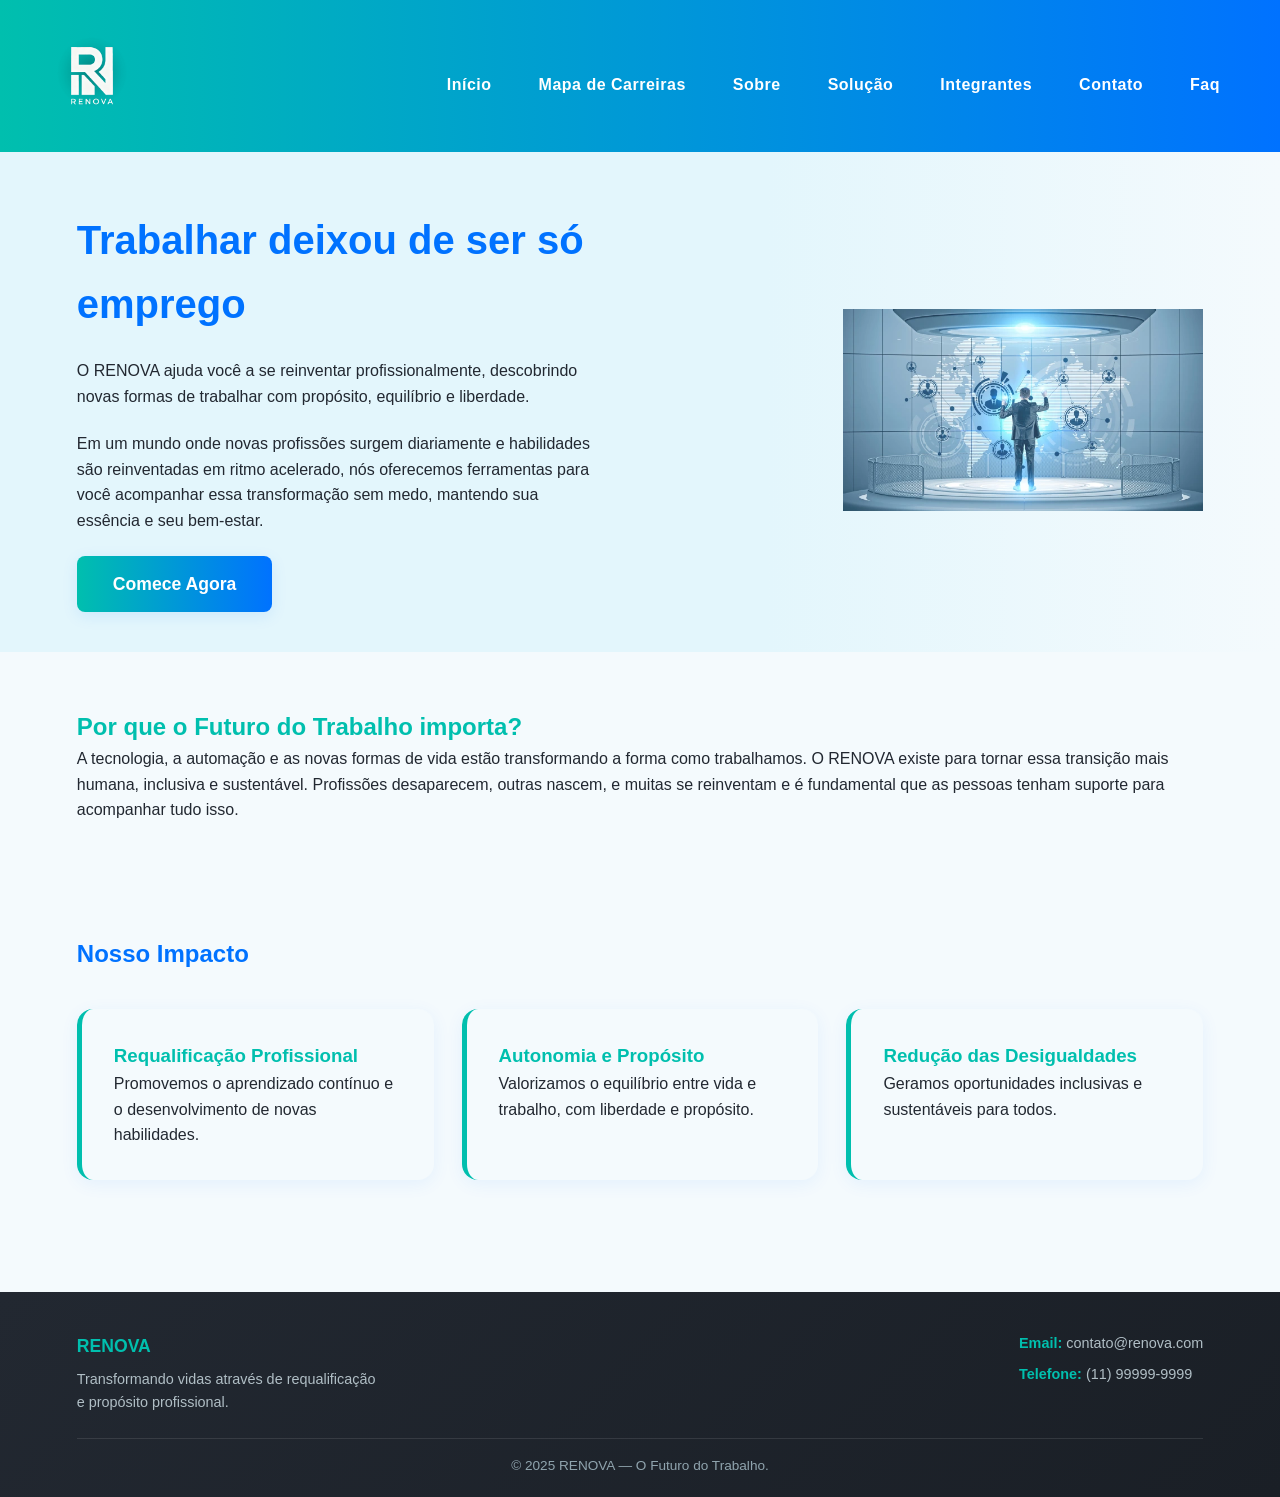
==== commit b71d58f4: "Adiciona link para "Mapa de Carreiras" em várias páginas e cria a página "Mapa de Carreiras"" ====
--- a/index.html
+++ b/index.html
@@ -20,6 +20,7 @@
 
         <nav id="main-menu" class="menu">
             <a href="index.html">Início</a>
+            <a href="./pages/mapa-carreiras.html">Mapa de Carreiras</a>
             <a href="./pages/sobre.html">Sobre</a>
             <a href="./pages/solucao.html">Solução</a>
             <a href="./pages/integrantes.html">Integrantes</a>
--- a/style/estilo.css
+++ b/style/estilo.css
@@ -643,9 +643,4 @@
     align-items: center;
   }
 }
-
-.error-message {
-  color: #c62828;
-  font-size: 0.9rem;
-}
  
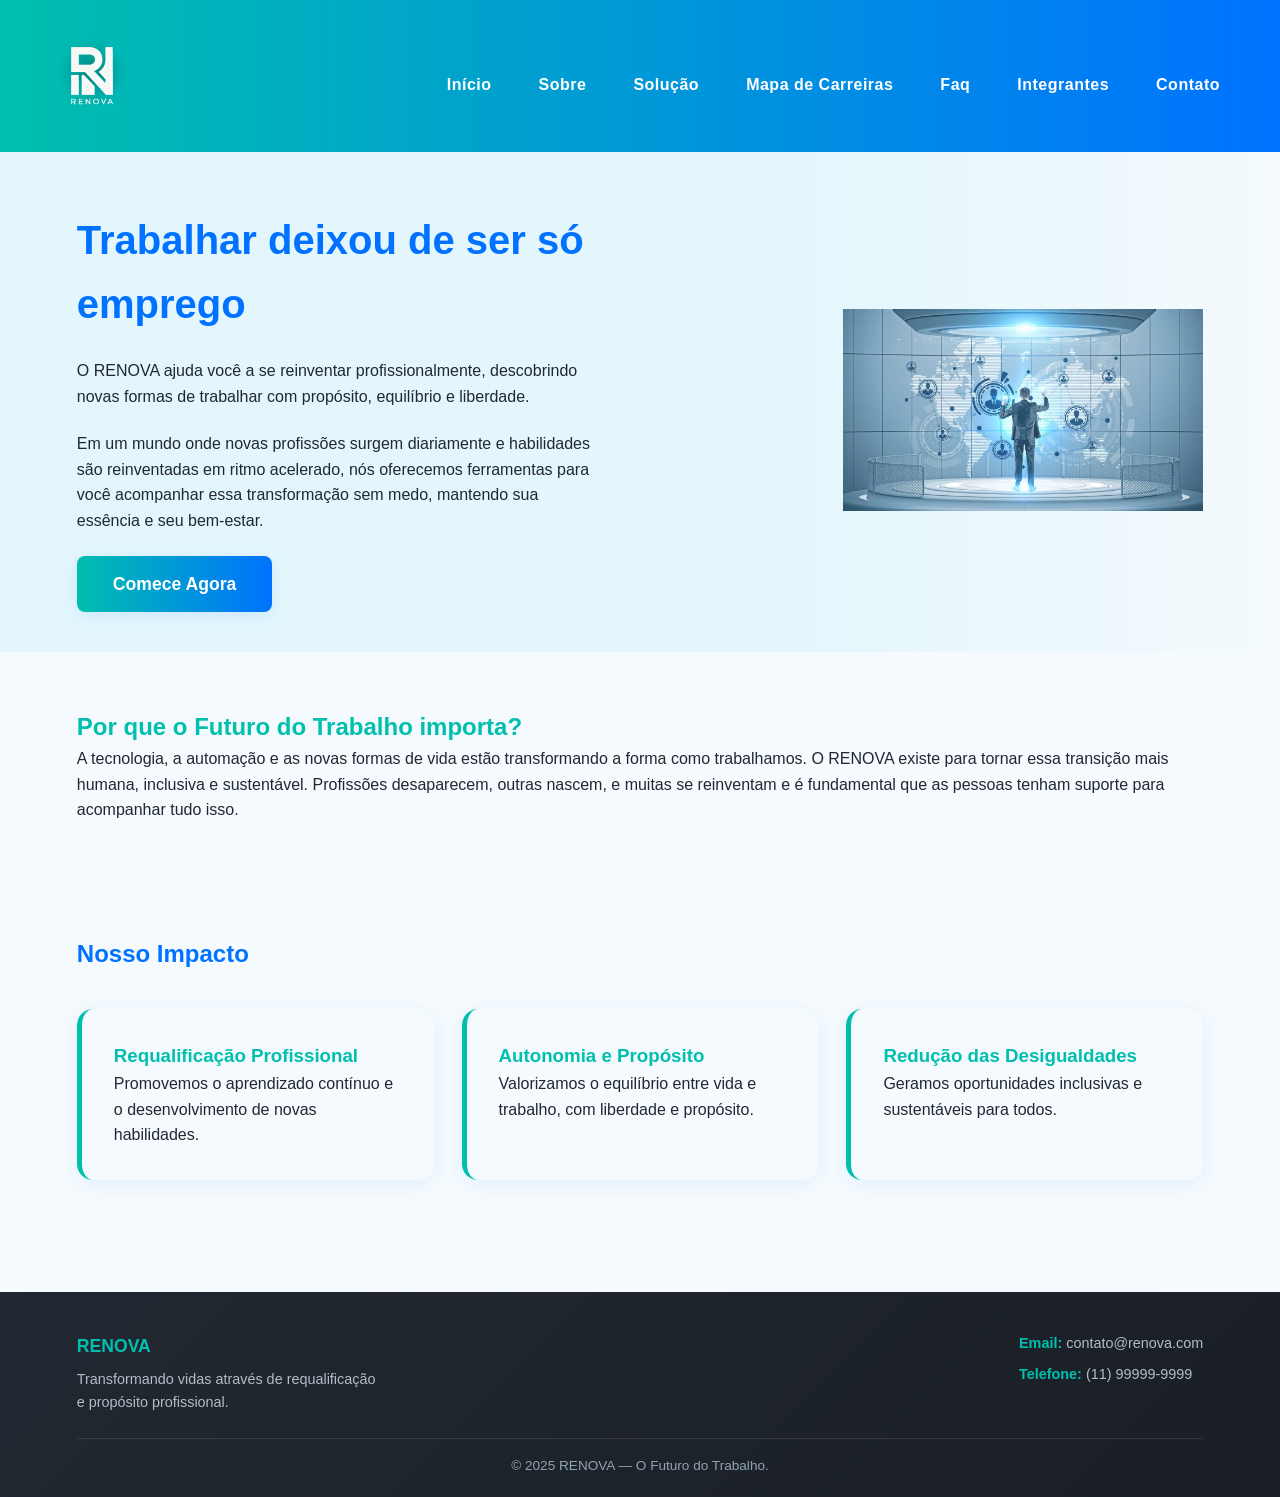
==== commit 13e06209: "Correção na área de navegação do index." ====
--- a/index.html
+++ b/index.html
@@ -17,15 +17,14 @@
         <button class="menu-toggle" aria-controls="main-menu" aria-expanded="false" aria-label="Abrir menu">
             <span class="hamburger"></span>
         </button>
-
         <nav id="main-menu" class="menu">
-            <a href="index.html">Início</a>
-            <a href="./pages/mapa-carreiras.html">Mapa de Carreiras</a>
+            <a href="./index.html">Início</a>
             <a href="./pages/sobre.html">Sobre</a>
             <a href="./pages/solucao.html">Solução</a>
+            <a href="./pages/mapa-carreiras.html">Mapa de Carreiras</a>
+            <a href="./pages/faq.html">Faq</a>
             <a href="./pages/integrantes.html">Integrantes</a>
             <a href="./pages/contato.html">Contato</a>
-            <a href="./pages/faq.html">Faq</a>
         </nav>
     </header>
     <section class="hero">
@@ -84,4 +83,5 @@
 </body>
 </body>
 <script src="./js/main.js" defer></script>
+
 </html>
